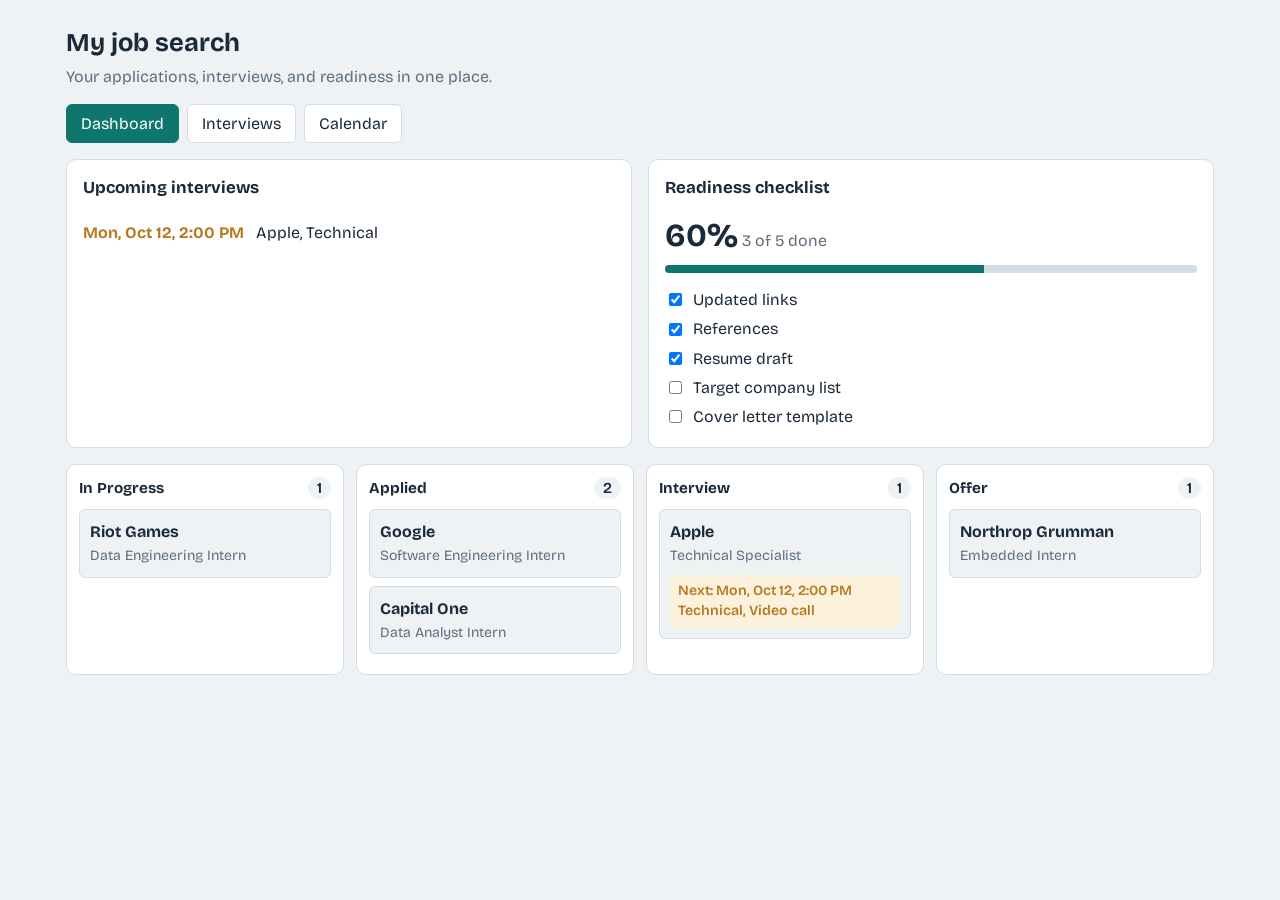
==== app/main/resources/static/dashboard/index.html @ 1bb3347c "Add dashboard frontend with stage columns, checklist, interviews and calendar views" ====
<!DOCTYPE html>
<html lang="en"><head><meta charset="utf-8">
<meta name="viewport" content="width=device-width, initial-scale=1, viewport-fit=cover">
<title>Job Search Dashboard</title>
<link href="https://fonts.googleapis.com/css2?family=Bricolage+Grotesque:wght@400;600;700&display=swap" rel="stylesheet">
<link rel="stylesheet" href="dashboard.css"></head>
<body><main>
<h1>My job search</h1>
<p class="sub">Your applications, interviews, and readiness in one place.</p>
<nav aria-label="Views">
  <button data-v="dash" aria-pressed="true">Dashboard</button>
  <button data-v="int" aria-pressed="false">Interviews</button>
  <button data-v="cal" aria-pressed="false">Calendar</button>
</nav>

<section id="dash">
  <div class="top">
    <div class="panel"><h2>Upcoming interviews</h2><div id="upcoming"></div></div>
    <div class="panel"><h2>Readiness checklist</h2>
      <div><span class="pct" id="pct"></span> <span class="mute" id="pctnote"></span></div>
      <div class="track"><i id="fill"></i></div><div id="checklist"></div></div>
  </div>
  <div class="board" id="board" aria-label="Applications by stage"></div>
</section>

<section id="int" class="hide panel"><h2>Interview rounds</h2><div id="rounds"></div></section>

<section id="cal" class="hide panel">
  <div class="cal"><button id="prev" aria-label="Previous month">&lt;</button><h2 id="mtitle"></h2><button id="next" aria-label="Next month">&gt;</button>
    <div class="legend"><span class="chip iv">★ Interview</span><span class="chip ev">◆ Career event</span></div></div>
  <div id="grid"></div>
</section>
</main>
<script src="mock-data.js"></script>
<script src="dashboard.js"></script></body></html>
---- app/main/resources/static/dashboard/dashboard.css ----
:root{--bg:#eef2f5;--panel:#fff;--ink:#1b2a3a;--mute:#5d6e7f;--line:#d5dde4;--accent:#0f766e;--accentbg:#d9f0ed;--gold:#b7791f;--goldbg:#fbf1dc;
box-sizing:border-box;padding-top:env(safe-area-inset-top,0px);padding-bottom:env(safe-area-inset-bottom,0px)}
@media(prefers-color-scheme:dark){:root:not([data-theme="light"]){--bg:#111a22;--panel:#1a2631;--ink:#e6edf3;--mute:#93a4b4;--line:#2c3b49;--accent:#3cc4b4;--accentbg:#14382f;--gold:#e5b04a;--goldbg:#3a2f17}}
:root[data-theme="dark"]{--bg:#111a22;--panel:#1a2631;--ink:#e6edf3;--mute:#93a4b4;--line:#2c3b49;--accent:#3cc4b4;--accentbg:#14382f;--gold:#e5b04a;--goldbg:#3a2f17}
html{scroll-padding-top:env(safe-area-inset-top,0px)}
*{box-sizing:border-box}
body{margin:0;background:var(--bg);color:var(--ink);font-family:"Bricolage Grotesque",system-ui,sans-serif;line-height:1.45}
main{max-width:1180px;margin:0 auto;padding:24px 16px 48px}
h1{font-size:1.6rem;margin:0 0 4px}h2{font-size:1.05rem;margin:0 0 12px}.sub,.mute{color:var(--mute)}.sub{margin:0 0 16px}
nav{display:flex;gap:8px;margin-bottom:16px;flex-wrap:wrap}
button{font:inherit;color:var(--ink);background:var(--panel);border:1px solid var(--line);border-radius:6px;padding:7px 14px;cursor:pointer}
button[aria-pressed="true"]{background:var(--accent);color:var(--panel);border-color:var(--accent)}
button:focus-visible,input:focus-visible{outline:2px solid var(--accent);outline-offset:2px}
.panel{background:var(--panel);border:1px solid var(--line);border-radius:10px;padding:16px}
.top{display:grid;grid-template-columns:1fr 1fr;gap:16px;margin-bottom:16px}
@media(max-width:760px){.top{grid-template-columns:1fr}}
.row{display:flex;gap:12px;padding:8px 0;border-top:1px solid var(--line)}.row:first-of-type{border-top:0}
.when{font-weight:700;min-width:120px;color:var(--gold)}
.pct{font-size:2rem;font-weight:700}
.track{height:8px;border-radius:4px;background:var(--line);overflow:hidden;margin:6px 0 12px}.track i{display:block;height:100%;background:var(--accent);transition:width .2s}
.ck{display:flex;gap:8px;align-items:center;padding:3px 0}
.board{display:grid;grid-template-columns:repeat(4,minmax(220px,1fr));gap:12px;overflow-x:auto;padding-bottom:6px}
.col{background:var(--panel);border:1px solid var(--line);border-radius:10px;padding:12px;min-height:180px}
.col h3{font-size:.95rem;margin:0 0 10px;display:flex;justify-content:space-between}
.count{background:var(--bg);border-radius:99px;padding:0 9px;font-weight:600}
.card{border:1px solid var(--line);border-radius:6px;padding:10px;margin-bottom:8px;background:var(--bg)}
.card b{display:block}.card span{color:var(--mute);font-size:.88rem}
.next{margin-top:8px;padding:6px 8px;border-radius:4px;background:var(--goldbg);color:var(--gold);font-size:.88rem;font-weight:600}
.cal{display:flex;gap:8px;align-items:center;margin-bottom:10px;flex-wrap:wrap}.cal h2{margin:0 8px;min-width:150px}
.legend{margin-left:auto;display:flex;gap:10px;font-size:.85rem}
.grid{display:grid;grid-template-columns:repeat(7,minmax(0,1fr))}
.dow{font-size:.85rem;color:var(--mute);padding:4px;text-align:center}
.day{min-height:84px;border:1px solid var(--line);margin:-1px 0 0 -1px;padding:4px;overflow:hidden}.day.out{opacity:.45}
.day .n{font-size:.85rem;font-weight:600}
.chip{display:block;font-size:.75rem;padding:1px 4px;margin-top:2px;border-radius:3px;white-space:nowrap;overflow:hidden;text-overflow:ellipsis}
.iv{background:var(--goldbg);color:var(--gold)}.ev{background:var(--accentbg);color:var(--accent)}
.hide{display:none}
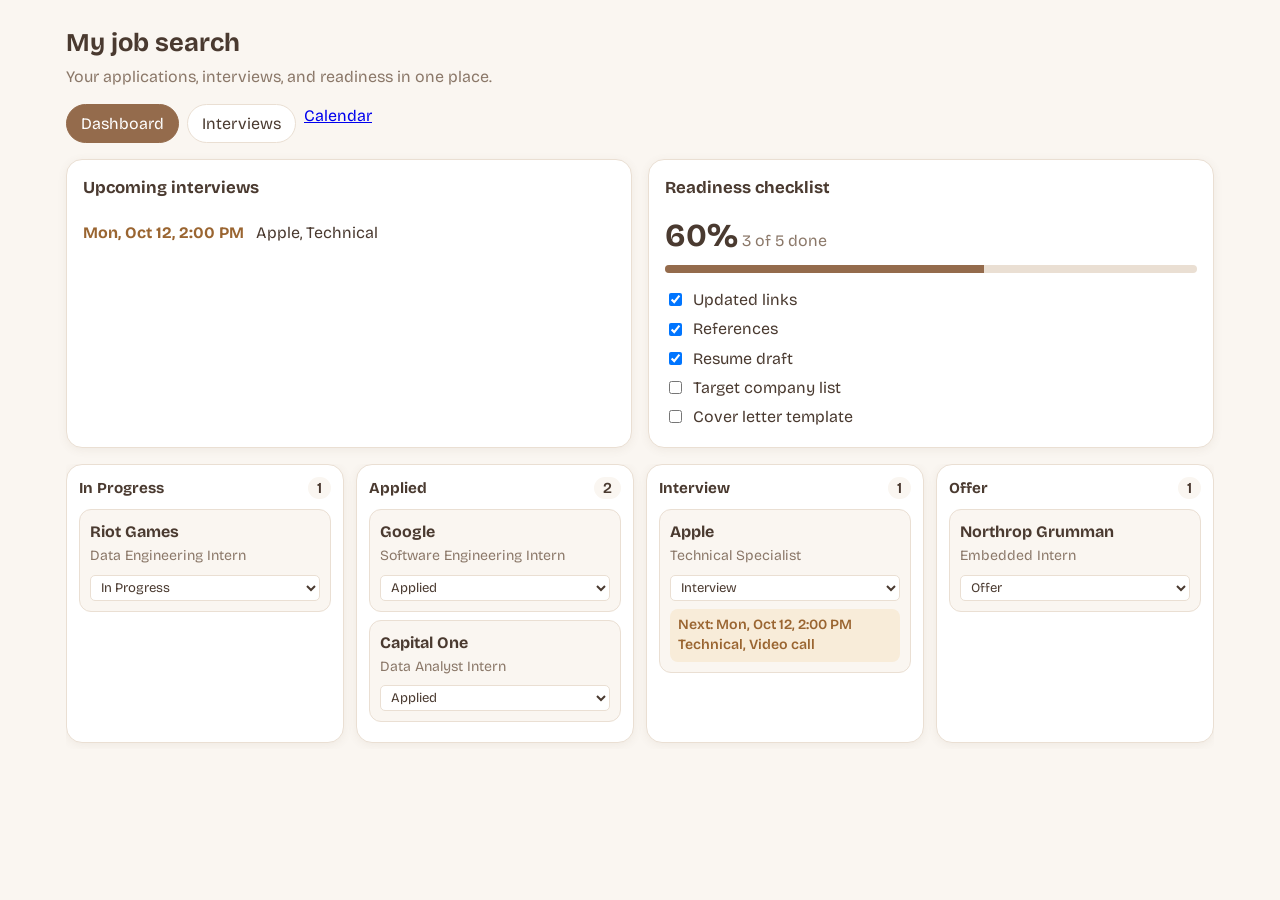
==== commit c601a87c: "Replace Calendar button with link to calendar view Make sure that it redirects to the page with the " ====
--- a/app/main/resources/static/dashboard/index.html
+++ b/app/main/resources/static/dashboard/index.html
@@ -10,7 +10,7 @@
 <nav aria-label="Views">
   <button data-v="dash" aria-pressed="true">Dashboard</button>
   <button data-v="int" aria-pressed="false">Interviews</button>
-  <button data-v="cal" aria-pressed="false">Calendar</button>
+  <a class="navlink" href="../../calendar_view.html">Calendar</a>
 </nav>
 
 <section id="dash">
@@ -32,4 +32,4 @@
 </section>
 </main>
 <script src="mock-data.js"></script>
-<script src="dashboard.js"></script></body></html>+<script src="dashboard.js"></script></body></html>
--- a/app/main/resources/static/dashboard/dashboard.css
+++ b/app/main/resources/static/dashboard/dashboard.css
@@ -1,7 +1,7 @@
-:root{--bg:#eef2f5;--panel:#fff;--ink:#1b2a3a;--mute:#5d6e7f;--line:#d5dde4;--accent:#0f766e;--accentbg:#d9f0ed;--gold:#b7791f;--goldbg:#fbf1dc;
+:root{--bg:#faf6f1;--panel:#ffffff;--ink:#4a3a30;--mute:#8b7869;--line:#eadfd3;--accent:#946b4c;--accentbg:#f3e8dd;--gold:#9a6531;--goldbg:#f8ecd9;
 box-sizing:border-box;padding-top:env(safe-area-inset-top,0px);padding-bottom:env(safe-area-inset-bottom,0px)}
-@media(prefers-color-scheme:dark){:root:not([data-theme="light"]){--bg:#111a22;--panel:#1a2631;--ink:#e6edf3;--mute:#93a4b4;--line:#2c3b49;--accent:#3cc4b4;--accentbg:#14382f;--gold:#e5b04a;--goldbg:#3a2f17}}
-:root[data-theme="dark"]{--bg:#111a22;--panel:#1a2631;--ink:#e6edf3;--mute:#93a4b4;--line:#2c3b49;--accent:#3cc4b4;--accentbg:#14382f;--gold:#e5b04a;--goldbg:#3a2f17}
+@media(prefers-color-scheme:dark){:root:not([data-theme="light"]){--bg:#241b16;--panel:#2e241d;--ink:#f3eadf;--mute:#bfae9c;--line:#46382e;--accent:#d9b08c;--accentbg:#3d2d22;--gold:#e3b878;--goldbg:#45341f}}
+:root[data-theme="dark"]{--bg:#241b16;--panel:#2e241d;--ink:#f3eadf;--mute:#bfae9c;--line:#46382e;--accent:#d9b08c;--accentbg:#3d2d22;--gold:#e3b878;--goldbg:#45341f}
 html{scroll-padding-top:env(safe-area-inset-top,0px)}
 *{box-sizing:border-box}
 body{margin:0;background:var(--bg);color:var(--ink);font-family:"Bricolage Grotesque",system-ui,sans-serif;line-height:1.45}
@@ -34,4 +34,13 @@
 .day .n{font-size:.85rem;font-weight:600}
 .chip{display:block;font-size:.75rem;padding:1px 4px;margin-top:2px;border-radius:3px;white-space:nowrap;overflow:hidden;text-overflow:ellipsis}
 .iv{background:var(--goldbg);color:var(--gold)}.ev{background:var(--accentbg);color:var(--accent)}
-.hide{display:none}+.hide{display:none}
+ 
+.card{cursor:grab}.card:active{cursor:grabbing}.card.dragging{opacity:.4}
+.col.over{outline:2px dashed var(--accent);outline-offset:-4px}
+.mv{display:block;margin-top:8px;font:inherit;font-size:.82rem;color:var(--ink);background:var(--panel);border:1px solid var(--line);border-radius:5px;padding:3px 6px;width:100%}
+.mv:focus-visible{outline:2px solid var(--accent);outline-offset:2px}
+ 
+.panel,.col{border-radius:16px;box-shadow:0 2px 10px rgba(120,90,60,.08)}
+.card{border-radius:12px}.next{border-radius:8px}
+button{border-radius:999px}
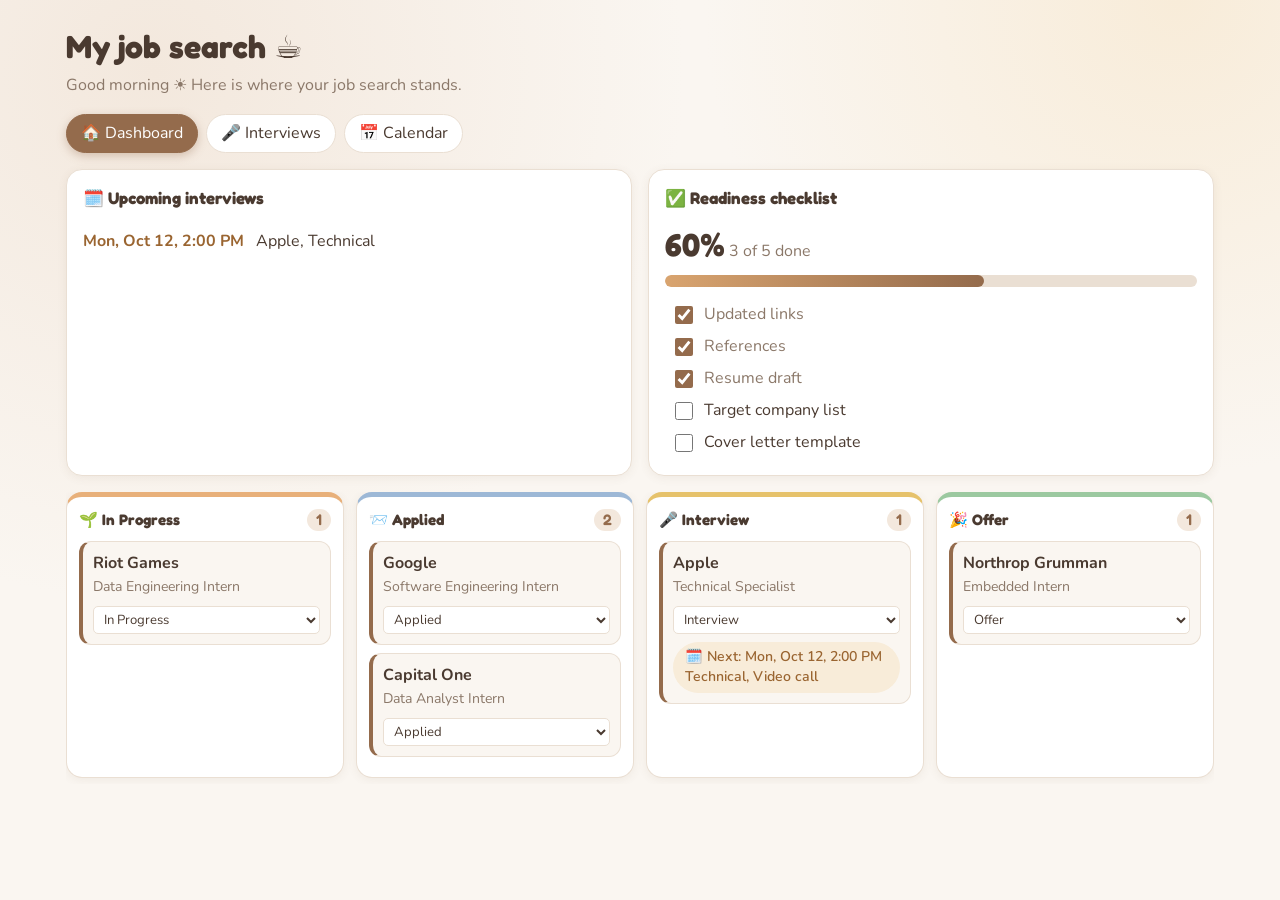
==== commit ba661ab5: "Link Calendar button to calendar_view.html and update dashboard" ====
--- a/app/main/resources/static/dashboard/index.html
+++ b/app/main/resources/static/dashboard/index.html
@@ -2,34 +2,29 @@
 <html lang="en"><head><meta charset="utf-8">
 <meta name="viewport" content="width=device-width, initial-scale=1, viewport-fit=cover">
 <title>Job Search Dashboard</title>
-<link href="https://fonts.googleapis.com/css2?family=Bricolage+Grotesque:wght@400;600;700&display=swap" rel="stylesheet">
+<link href="https://fonts.googleapis.com/css2?family=Fredoka:wght@500;600&family=Nunito:wght@400;600;700&display=swap" rel="stylesheet">
 <link rel="stylesheet" href="dashboard.css"></head>
 <body><main>
-<h1>My job search</h1>
-<p class="sub">Your applications, interviews, and readiness in one place.</p>
+<h1>My job search ☕</h1>
+<p class="sub" id="greet">Your applications, interviews, and readiness in one place.</p>
 <nav aria-label="Views">
-  <button data-v="dash" aria-pressed="true">Dashboard</button>
-  <button data-v="int" aria-pressed="false">Interviews</button>
-  <a class="navlink" href="../../calendar_view.html">Calendar</a>
+  <button data-v="dash" aria-pressed="true">🏠 Dashboard</button>
+  <button data-v="int" aria-pressed="false">🎤 Interviews</button>
+  <!-- TODO: path assumes calendar_view.html stays in app/main/resources -->
+  <a class="navlink" href="../../calendar_view.html">📅 Calendar</a>
 </nav>
-
+ 
 <section id="dash">
   <div class="top">
-    <div class="panel"><h2>Upcoming interviews</h2><div id="upcoming"></div></div>
-    <div class="panel"><h2>Readiness checklist</h2>
+    <div class="panel"><h2>🗓️ Upcoming interviews</h2><div id="upcoming"></div></div>
+    <div class="panel"><h2>✅ Readiness checklist</h2>
       <div><span class="pct" id="pct"></span> <span class="mute" id="pctnote"></span></div>
       <div class="track"><i id="fill"></i></div><div id="checklist"></div></div>
   </div>
   <div class="board" id="board" aria-label="Applications by stage"></div>
 </section>
-
+ 
 <section id="int" class="hide panel"><h2>Interview rounds</h2><div id="rounds"></div></section>
-
-<section id="cal" class="hide panel">
-  <div class="cal"><button id="prev" aria-label="Previous month">&lt;</button><h2 id="mtitle"></h2><button id="next" aria-label="Next month">&gt;</button>
-    <div class="legend"><span class="chip iv">★ Interview</span><span class="chip ev">◆ Career event</span></div></div>
-  <div id="grid"></div>
-</section>
 </main>
 <script src="mock-data.js"></script>
-<script src="dashboard.js"></script></body></html>
+<script src="dashboard.js"></script></body></html>
--- a/app/main/resources/static/dashboard/dashboard.css
+++ b/app/main/resources/static/dashboard/dashboard.css
@@ -35,12 +35,49 @@
 .chip{display:block;font-size:.75rem;padding:1px 4px;margin-top:2px;border-radius:3px;white-space:nowrap;overflow:hidden;text-overflow:ellipsis}
 .iv{background:var(--goldbg);color:var(--gold)}.ev{background:var(--accentbg);color:var(--accent)}
 .hide{display:none}
- 
+
 .card{cursor:grab}.card:active{cursor:grabbing}.card.dragging{opacity:.4}
 .col.over{outline:2px dashed var(--accent);outline-offset:-4px}
 .mv{display:block;margin-top:8px;font:inherit;font-size:.82rem;color:var(--ink);background:var(--panel);border:1px solid var(--line);border-radius:5px;padding:3px 6px;width:100%}
 .mv:focus-visible{outline:2px solid var(--accent);outline-offset:2px}
- 
+
 .panel,.col{border-radius:16px;box-shadow:0 2px 10px rgba(120,90,60,.08)}
 .card{border-radius:12px}.next{border-radius:8px}
-button{border-radius:999px}+button{border-radius:999px}
+
+.navlink{font:inherit;color:var(--ink);background:var(--panel);border:1px solid var(--line);border-radius:999px;padding:7px 14px;text-decoration:none}
+.navlink:hover{border-color:var(--accent)}.navlink:focus-visible{outline:2px solid var(--accent);outline-offset:2px}
+
+/* ---- cozy and playful layer ---- */
+body{font-family:"Nunito",system-ui,sans-serif}
+h1,h2,h3,.pct{font-family:"Fredoka","Nunito",system-ui,sans-serif}
+h1{font-size:2rem}
+body{background-image:radial-gradient(circle at 12% 8%,var(--accentbg) 0,transparent 38%),radial-gradient(circle at 92% 0,var(--goldbg) 0,transparent 32%);background-attachment:fixed}
+button,.navlink{transition:transform .15s ease,box-shadow .15s ease,background .15s}
+button:hover,.navlink:hover{transform:translateY(-2px);box-shadow:0 4px 10px rgba(120,90,60,.15)}
+button:active{transform:translateY(0) scale(.97)}
+button[aria-pressed="true"]{box-shadow:0 3px 10px rgba(148,107,76,.35)}
+.panel,.col{transition:transform .2s ease,box-shadow .2s ease}
+.panel:hover{transform:translateY(-2px);box-shadow:0 6px 16px rgba(120,90,60,.12)}
+.col{border-top:5px solid var(--line)}
+.col[data-stage="In Progress"]{border-top-color:#e8b07a;background:linear-gradient(var(--panel),var(--panel)) padding-box}
+.col[data-stage="Applied"]{border-top-color:#9db8d6}
+.col[data-stage="Interview"]{border-top-color:#e6c26b}
+.col[data-stage="Offer"]{border-top-color:#9cc9a0}
+.card{border-left:4px solid var(--accent);transition:transform .18s ease,box-shadow .18s ease;animation:rise .4s ease both}
+.card:hover{transform:translateY(-3px) rotate(-.6deg);box-shadow:0 8px 16px rgba(120,90,60,.16)}
+.card.dragging{transform:rotate(3deg) scale(1.03);box-shadow:0 12px 24px rgba(120,90,60,.25)}
+.col.over{background:var(--accentbg);transform:scale(1.015)}
+.next{border-radius:999px;padding:5px 12px}
+.count{background:var(--accentbg);color:var(--accent)}
+.empty{color:var(--mute);text-align:center;padding:18px 6px;border:2px dashed var(--line);border-radius:12px;font-size:.92rem}
+.ck{border-radius:8px;padding:4px 6px;transition:background .15s}
+.ck:hover{background:var(--accentbg)}
+.ck input{accent-color:var(--accent);width:18px;height:18px}
+.ck input:checked+*,.ck:has(input:checked){color:var(--mute)}
+.track{height:12px;border-radius:999px}.track i{border-radius:999px;background:linear-gradient(90deg,#d9a46f,var(--accent))}
+.pop{animation:pop .4s ease}
+@keyframes pop{0%{transform:scale(.8)}60%{transform:scale(1.15)}100%{transform:scale(1)}}
+@keyframes rise{from{opacity:0;transform:translateY(8px)}to{opacity:1;transform:none}}
+.row{border-radius:10px;transition:background .15s}.row:hover{background:var(--accentbg)}
+@media (prefers-reduced-motion:reduce){*{animation:none!important;transition:none!important}}
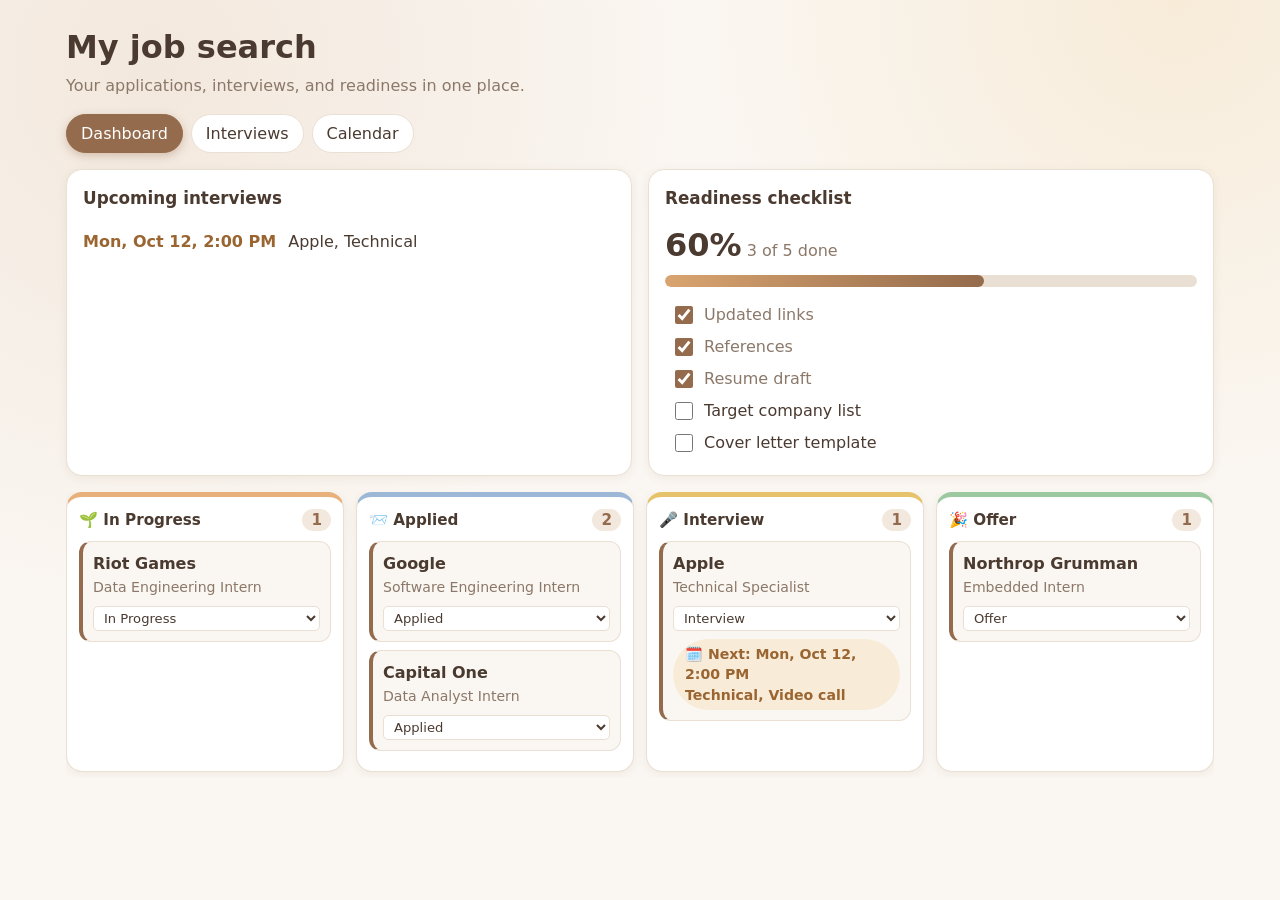
==== commit f37ff933: "Complete Application Tracker frontend backend and integrations" ====
--- a/app/main/resources/static/dashboard/index.html
+++ b/app/main/resources/static/dashboard/index.html
@@ -2,29 +2,35 @@
 <html lang="en"><head><meta charset="utf-8">
 <meta name="viewport" content="width=device-width, initial-scale=1, viewport-fit=cover">
 <title>Job Search Dashboard</title>
-<link href="https://fonts.googleapis.com/css2?family=Fredoka:wght@500;600&family=Nunito:wght@400;600;700&display=swap" rel="stylesheet">
+<link href="https://fonts.googleapis.com/css2?family=Bricolage+Grotesque:wght@400;600;700&display=swap" rel="stylesheet">
 <link rel="stylesheet" href="dashboard.css"></head>
 <body><main>
-<h1>My job search ☕</h1>
-<p class="sub" id="greet">Your applications, interviews, and readiness in one place.</p>
+<h1>My job search</h1>
+<p class="sub">Your applications, interviews, and readiness in one place.</p>
 <nav aria-label="Views">
-  <button data-v="dash" aria-pressed="true">🏠 Dashboard</button>
-  <button data-v="int" aria-pressed="false">🎤 Interviews</button>
-  <!-- TODO: path assumes calendar_view.html stays in app/main/resources -->
-  <a class="navlink" href="../../calendar_view.html">📅 Calendar</a>
+  <button data-v="dash" aria-pressed="true">Dashboard</button>
+  <button data-v="int" aria-pressed="false">Interviews</button>
+  <a class="navlink" href="../../calendar_view.html">Calendar</a>
 </nav>
- 
+
 <section id="dash">
   <div class="top">
-    <div class="panel"><h2>🗓️ Upcoming interviews</h2><div id="upcoming"></div></div>
-    <div class="panel"><h2>✅ Readiness checklist</h2>
+    <div class="panel"><h2>Upcoming interviews</h2><div id="upcoming"></div></div>
+    <div class="panel"><h2>Readiness checklist</h2>
       <div><span class="pct" id="pct"></span> <span class="mute" id="pctnote"></span></div>
       <div class="track"><i id="fill"></i></div><div id="checklist"></div></div>
   </div>
   <div class="board" id="board" aria-label="Applications by stage"></div>
 </section>
- 
+
 <section id="int" class="hide panel"><h2>Interview rounds</h2><div id="rounds"></div></section>
+
+<section id="cal" class="hide panel">
+  <div class="cal"><button id="prev" aria-label="Previous month">&lt;</button><h2 id="mtitle"></h2><button id="next" aria-label="Next month">&gt;</button>
+    <div class="legend"><span class="chip iv">★ Interview</span><span class="chip ev">◆ Career event</span></div></div>
+  <div id="grid"></div>
+</section>
 </main>
 <script src="mock-data.js"></script>
-<script src="dashboard.js"></script></body></html>+<script src="dashboard.js"></script>  <script src="application-summary.js"></script>
+</body></html>
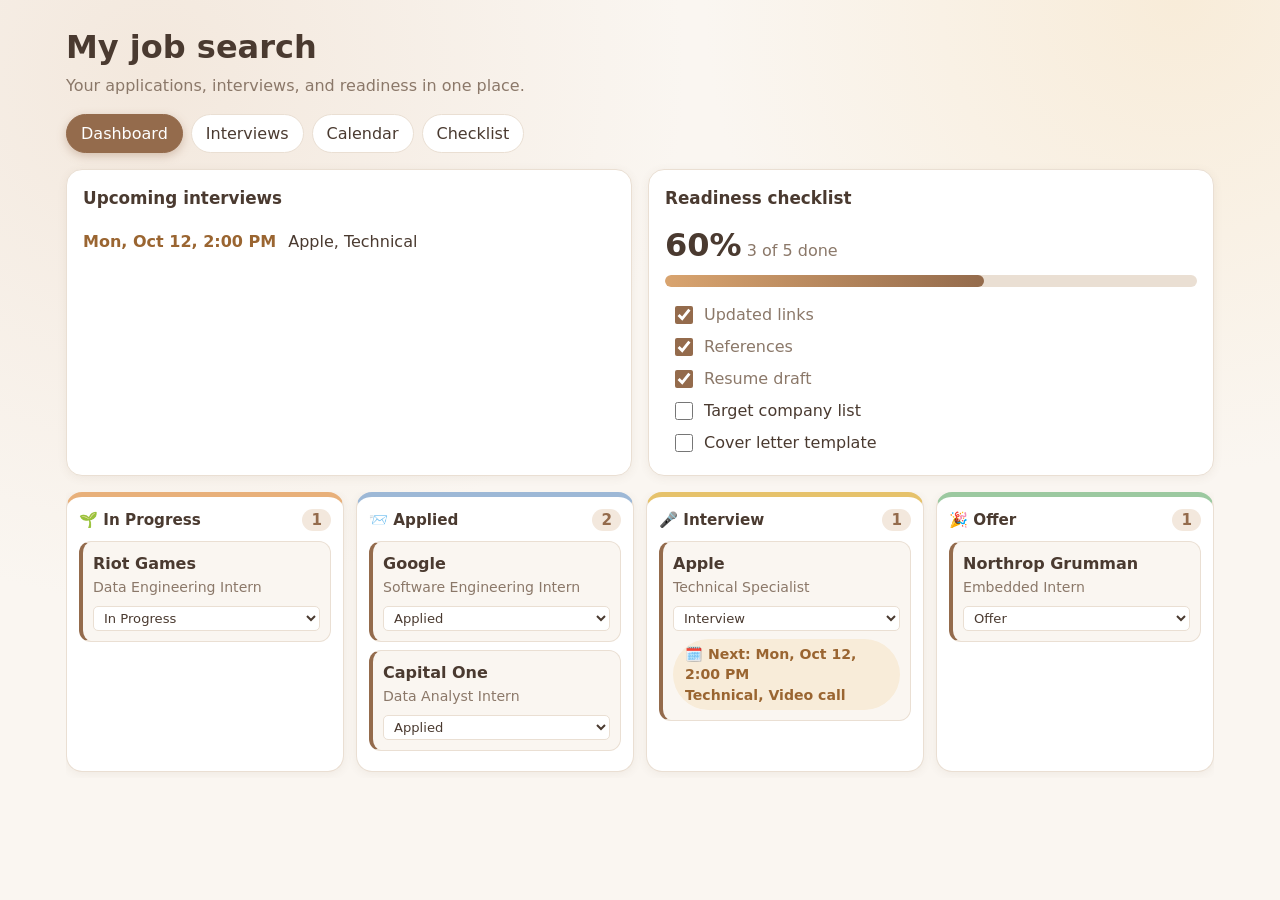
==== commit 53ea2e65: "front end checklist view, fixed calendar link and added link for checklist." ====
--- a/app/main/resources/static/dashboard/index.html
+++ b/app/main/resources/static/dashboard/index.html
@@ -10,7 +10,8 @@
 <nav aria-label="Views">
   <button data-v="dash" aria-pressed="true">Dashboard</button>
   <button data-v="int" aria-pressed="false">Interviews</button>
-  <a class="navlink" href="../../calendar_view.html">Calendar</a>
+  <a class="navlink" href="../calendar/calendar_view.html">Calendar</a>
+  <a class="navlink" href="../checklist/checklist.html">Checklist</a>
 </nav>
 
 <section id="dash">
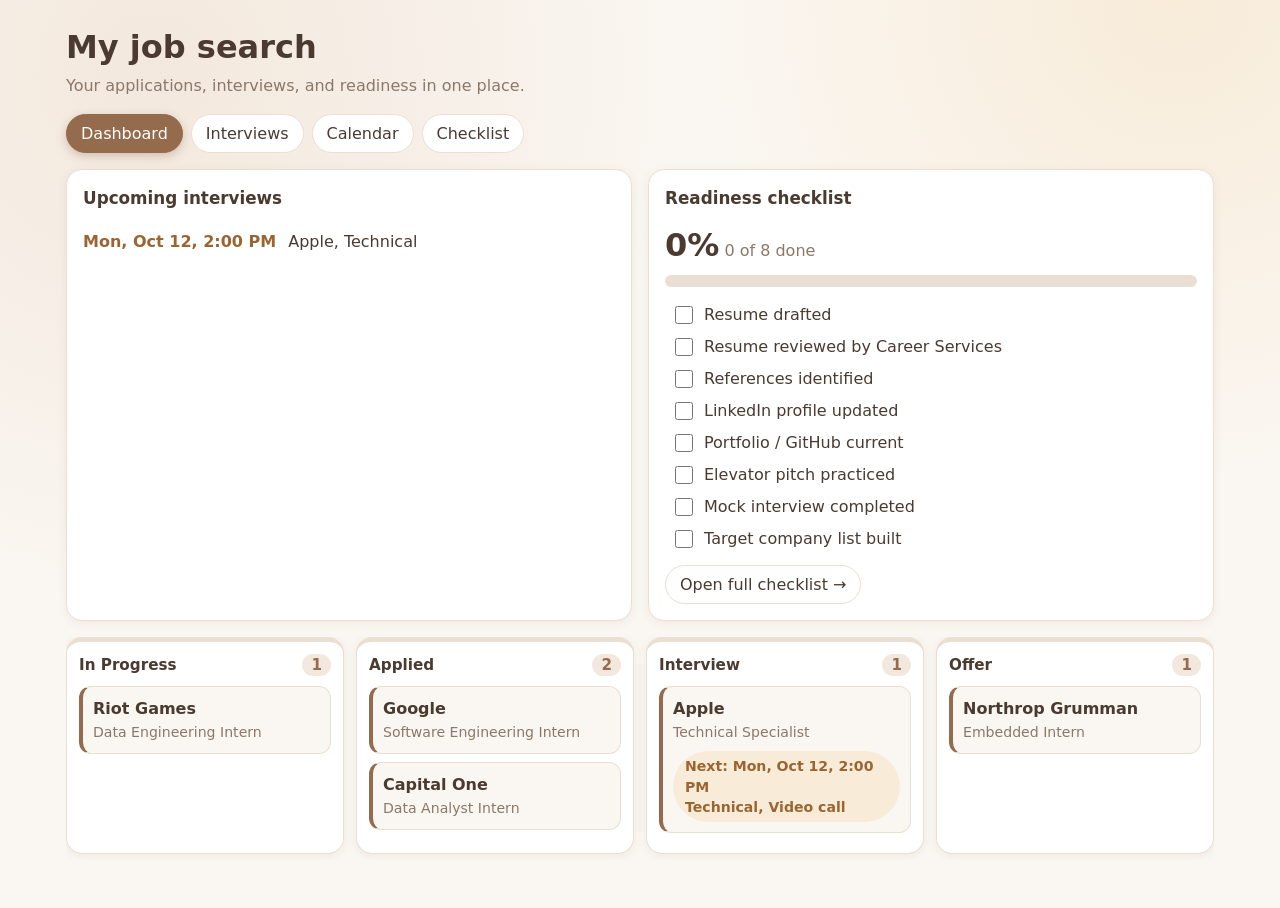
==== commit eef4835f: "Link dashboard readiness checklist to the Checklist page" ====
--- a/app/main/resources/static/dashboard/index.html
+++ b/app/main/resources/static/dashboard/index.html
@@ -32,6 +32,7 @@
   <div id="grid"></div>
 </section>
 </main>
+<script src="../checklist/checklist-store.js"></script>
 <script src="mock-data.js"></script>
 <script src="dashboard.js"></script>  <script src="application-summary.js"></script>
 </body></html>
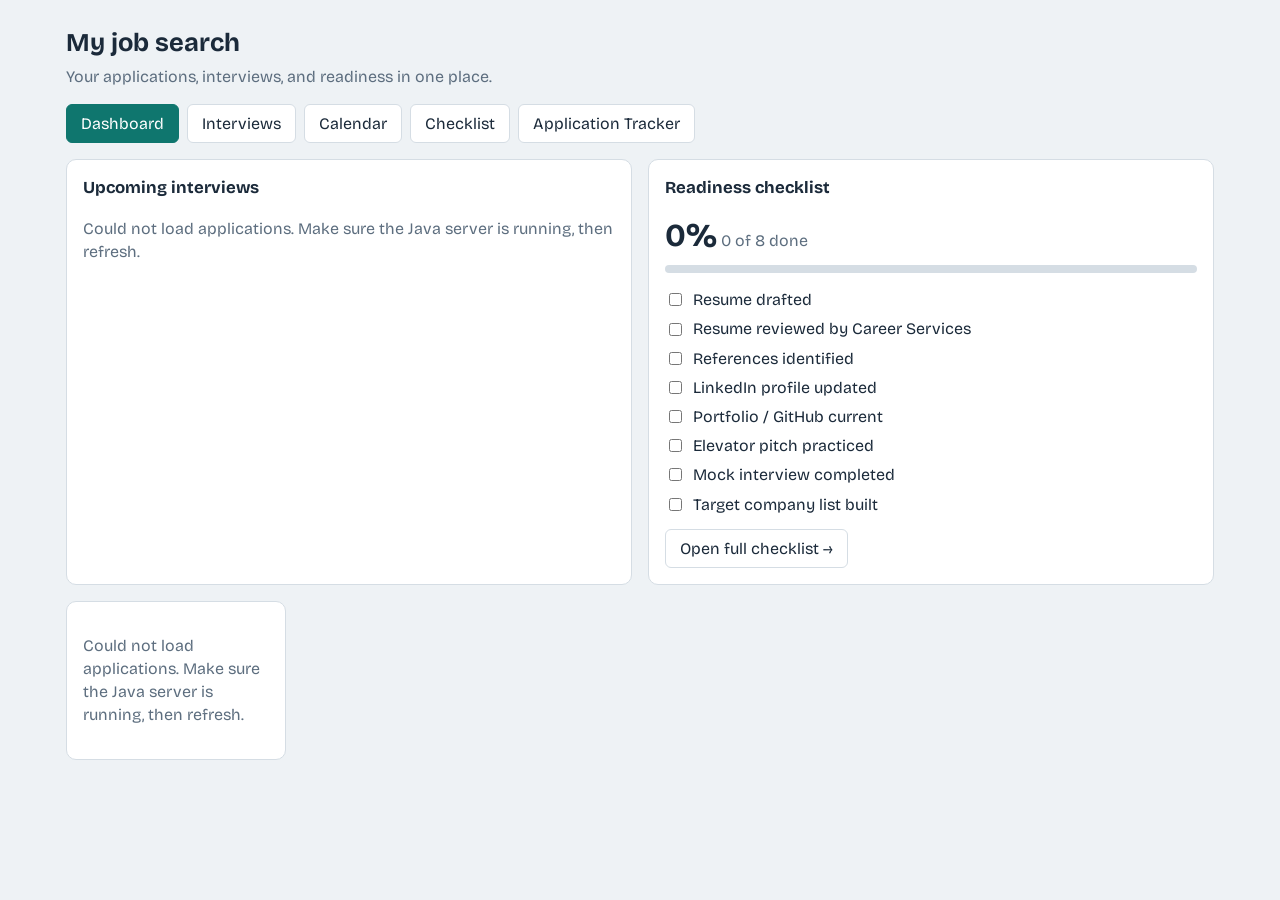
==== commit 12913693: "Dashboard columns use live Application Tracker data and statuses" ====
--- a/app/main/resources/static/dashboard/index.html
+++ b/app/main/resources/static/dashboard/index.html
@@ -12,6 +12,7 @@
   <button data-v="int" aria-pressed="false">Interviews</button>
   <a class="navlink" href="../calendar/calendar_view.html">Calendar</a>
   <a class="navlink" href="../checklist/checklist.html">Checklist</a>
+  <a class="navlink" href="../applicationtracker/application-tracker.html">Application Tracker</a>
 </nav>
 
 <section id="dash">
@@ -26,13 +27,9 @@
 
 <section id="int" class="hide panel"><h2>Interview rounds</h2><div id="rounds"></div></section>
 
-<section id="cal" class="hide panel">
-  <div class="cal"><button id="prev" aria-label="Previous month">&lt;</button><h2 id="mtitle"></h2><button id="next" aria-label="Next month">&gt;</button>
-    <div class="legend"><span class="chip iv">★ Interview</span><span class="chip ev">◆ Career event</span></div></div>
-  <div id="grid"></div>
-</section>
 </main>
 <script src="../checklist/checklist-store.js"></script>
-<script src="mock-data.js"></script>
-<script src="dashboard.js"></script>  <script src="application-summary.js"></script>
-</body></html>
+<script src="dashboard-data.js"></script>
+<script src="dashboard.js"></script>
+<script src="application-summary.js"></script>
+</body></html>
--- a/app/main/resources/static/dashboard/dashboard.css
+++ b/app/main/resources/static/dashboard/dashboard.css
@@ -1,7 +1,7 @@
-:root{--bg:#faf6f1;--panel:#ffffff;--ink:#4a3a30;--mute:#8b7869;--line:#eadfd3;--accent:#946b4c;--accentbg:#f3e8dd;--gold:#9a6531;--goldbg:#f8ecd9;
+:root{--bg:#eef2f5;--panel:#fff;--ink:#1b2a3a;--mute:#5d6e7f;--line:#d5dde4;--accent:#0f766e;--accentbg:#d9f0ed;--gold:#b7791f;--goldbg:#fbf1dc;
 box-sizing:border-box;padding-top:env(safe-area-inset-top,0px);padding-bottom:env(safe-area-inset-bottom,0px)}
-@media(prefers-color-scheme:dark){:root:not([data-theme="light"]){--bg:#241b16;--panel:#2e241d;--ink:#f3eadf;--mute:#bfae9c;--line:#46382e;--accent:#d9b08c;--accentbg:#3d2d22;--gold:#e3b878;--goldbg:#45341f}}
-:root[data-theme="dark"]{--bg:#241b16;--panel:#2e241d;--ink:#f3eadf;--mute:#bfae9c;--line:#46382e;--accent:#d9b08c;--accentbg:#3d2d22;--gold:#e3b878;--goldbg:#45341f}
+@media(prefers-color-scheme:dark){:root:not([data-theme="light"]){--bg:#111a22;--panel:#1a2631;--ink:#e6edf3;--mute:#93a4b4;--line:#2c3b49;--accent:#3cc4b4;--accentbg:#14382f;--gold:#e5b04a;--goldbg:#3a2f17}}
+:root[data-theme="dark"]{--bg:#111a22;--panel:#1a2631;--ink:#e6edf3;--mute:#93a4b4;--line:#2c3b49;--accent:#3cc4b4;--accentbg:#14382f;--gold:#e5b04a;--goldbg:#3a2f17}
 html{scroll-padding-top:env(safe-area-inset-top,0px)}
 *{box-sizing:border-box}
 body{margin:0;background:var(--bg);color:var(--ink);font-family:"Bricolage Grotesque",system-ui,sans-serif;line-height:1.45}
@@ -35,49 +35,18 @@
 .chip{display:block;font-size:.75rem;padding:1px 4px;margin-top:2px;border-radius:3px;white-space:nowrap;overflow:hidden;text-overflow:ellipsis}
 .iv{background:var(--goldbg);color:var(--gold)}.ev{background:var(--accentbg);color:var(--accent)}
 .hide{display:none}
+.navlink{font:inherit;color:var(--ink);background:var(--panel);border:1px solid var(--line);border-radius:6px;padding:7px 14px;text-decoration:none}
+.navlink:hover{border-color:var(--accent)}
 
-.card{cursor:grab}.card:active{cursor:grabbing}.card.dragging{opacity:.4}
-.col.over{outline:2px dashed var(--accent);outline-offset:-4px}
-.mv{display:block;margin-top:8px;font:inherit;font-size:.82rem;color:var(--ink);background:var(--panel);border:1px solid var(--line);border-radius:5px;padding:3px 6px;width:100%}
-.mv:focus-visible{outline:2px solid var(--accent);outline-offset:2px}
-
-.panel,.col{border-radius:16px;box-shadow:0 2px 10px rgba(120,90,60,.08)}
-.card{border-radius:12px}.next{border-radius:8px}
-button{border-radius:999px}
-
-.navlink{font:inherit;color:var(--ink);background:var(--panel);border:1px solid var(--line);border-radius:999px;padding:7px 14px;text-decoration:none}
-.navlink:hover{border-color:var(--accent)}.navlink:focus-visible{outline:2px solid var(--accent);outline-offset:2px}
-
-/* ---- cozy and playful layer ---- */
-body{font-family:"Nunito",system-ui,sans-serif}
-h1,h2,h3,.pct{font-family:"Fredoka","Nunito",system-ui,sans-serif}
-h1{font-size:2rem}
-body{background-image:radial-gradient(circle at 12% 8%,var(--accentbg) 0,transparent 38%),radial-gradient(circle at 92% 0,var(--goldbg) 0,transparent 32%);background-attachment:fixed}
-button,.navlink{transition:transform .15s ease,box-shadow .15s ease,background .15s}
-button:hover,.navlink:hover{transform:translateY(-2px);box-shadow:0 4px 10px rgba(120,90,60,.15)}
-button:active{transform:translateY(0) scale(.97)}
-button[aria-pressed="true"]{box-shadow:0 3px 10px rgba(148,107,76,.35)}
-.panel,.col{transition:transform .2s ease,box-shadow .2s ease}
-.panel:hover{transform:translateY(-2px);box-shadow:0 6px 16px rgba(120,90,60,.12)}
-.col{border-top:5px solid var(--line)}
-.col[data-stage="In Progress"]{border-top-color:#e8b07a;background:linear-gradient(var(--panel),var(--panel)) padding-box}
-.col[data-stage="Applied"]{border-top-color:#9db8d6}
-.col[data-stage="Interview"]{border-top-color:#e6c26b}
-.col[data-stage="Offer"]{border-top-color:#9cc9a0}
-.card{border-left:4px solid var(--accent);transition:transform .18s ease,box-shadow .18s ease;animation:rise .4s ease both}
-.card:hover{transform:translateY(-3px) rotate(-.6deg);box-shadow:0 8px 16px rgba(120,90,60,.16)}
-.card.dragging{transform:rotate(3deg) scale(1.03);box-shadow:0 12px 24px rgba(120,90,60,.25)}
-.col.over{background:var(--accentbg);transform:scale(1.015)}
-.next{border-radius:999px;padding:5px 12px}
-.count{background:var(--accentbg);color:var(--accent)}
-.empty{color:var(--mute);text-align:center;padding:18px 6px;border:2px dashed var(--line);border-radius:12px;font-size:.92rem}
-.ck{border-radius:8px;padding:4px 6px;transition:background .15s}
-.ck:hover{background:var(--accentbg)}
-.ck input{accent-color:var(--accent);width:18px;height:18px}
-.ck input:checked+*,.ck:has(input:checked){color:var(--mute)}
-.track{height:12px;border-radius:999px}.track i{border-radius:999px;background:linear-gradient(90deg,#d9a46f,var(--accent))}
-.pop{animation:pop .4s ease}
-@keyframes pop{0%{transform:scale(.8)}60%{transform:scale(1.15)}100%{transform:scale(1)}}
-@keyframes rise{from{opacity:0;transform:translateY(8px)}to{opacity:1;transform:none}}
-.row{border-radius:10px;transition:background .15s}.row:hover{background:var(--accentbg)}
-@media (prefers-reduced-motion:reduce){*{animation:none!important;transition:none!important}}+/* ---- Live data board + summary row ---- */
+.board{grid-template-columns:repeat(5,minmax(160px,1fr))}
+@media(max-width:760px){.board{grid-template-columns:repeat(2,minmax(150px,1fr))}}
+.col h3{gap:8px;align-items:flex-start}.count{flex-shrink:0}
+.summary{display:grid;grid-template-columns:repeat(4,1fr);gap:12px;margin-bottom:16px}
+@media(max-width:760px){.summary{grid-template-columns:repeat(2,1fr)}}
+.stat{background:var(--panel);border:1px solid var(--line);border-radius:10px;padding:12px 16px}
+.stat b{display:block;font-size:1.6rem;line-height:1.2}
+a.card{display:block;color:inherit;text-decoration:none}
+a.card:hover{border-color:var(--accent)}
+.card .due{display:block;margin-top:6px;font-size:.82rem;font-weight:600;color:var(--gold)}
+.card .tag{display:table;margin-top:6px;padding:1px 8px;border-radius:99px;font-size:.78rem;background:var(--accentbg);color:var(--accent)}
